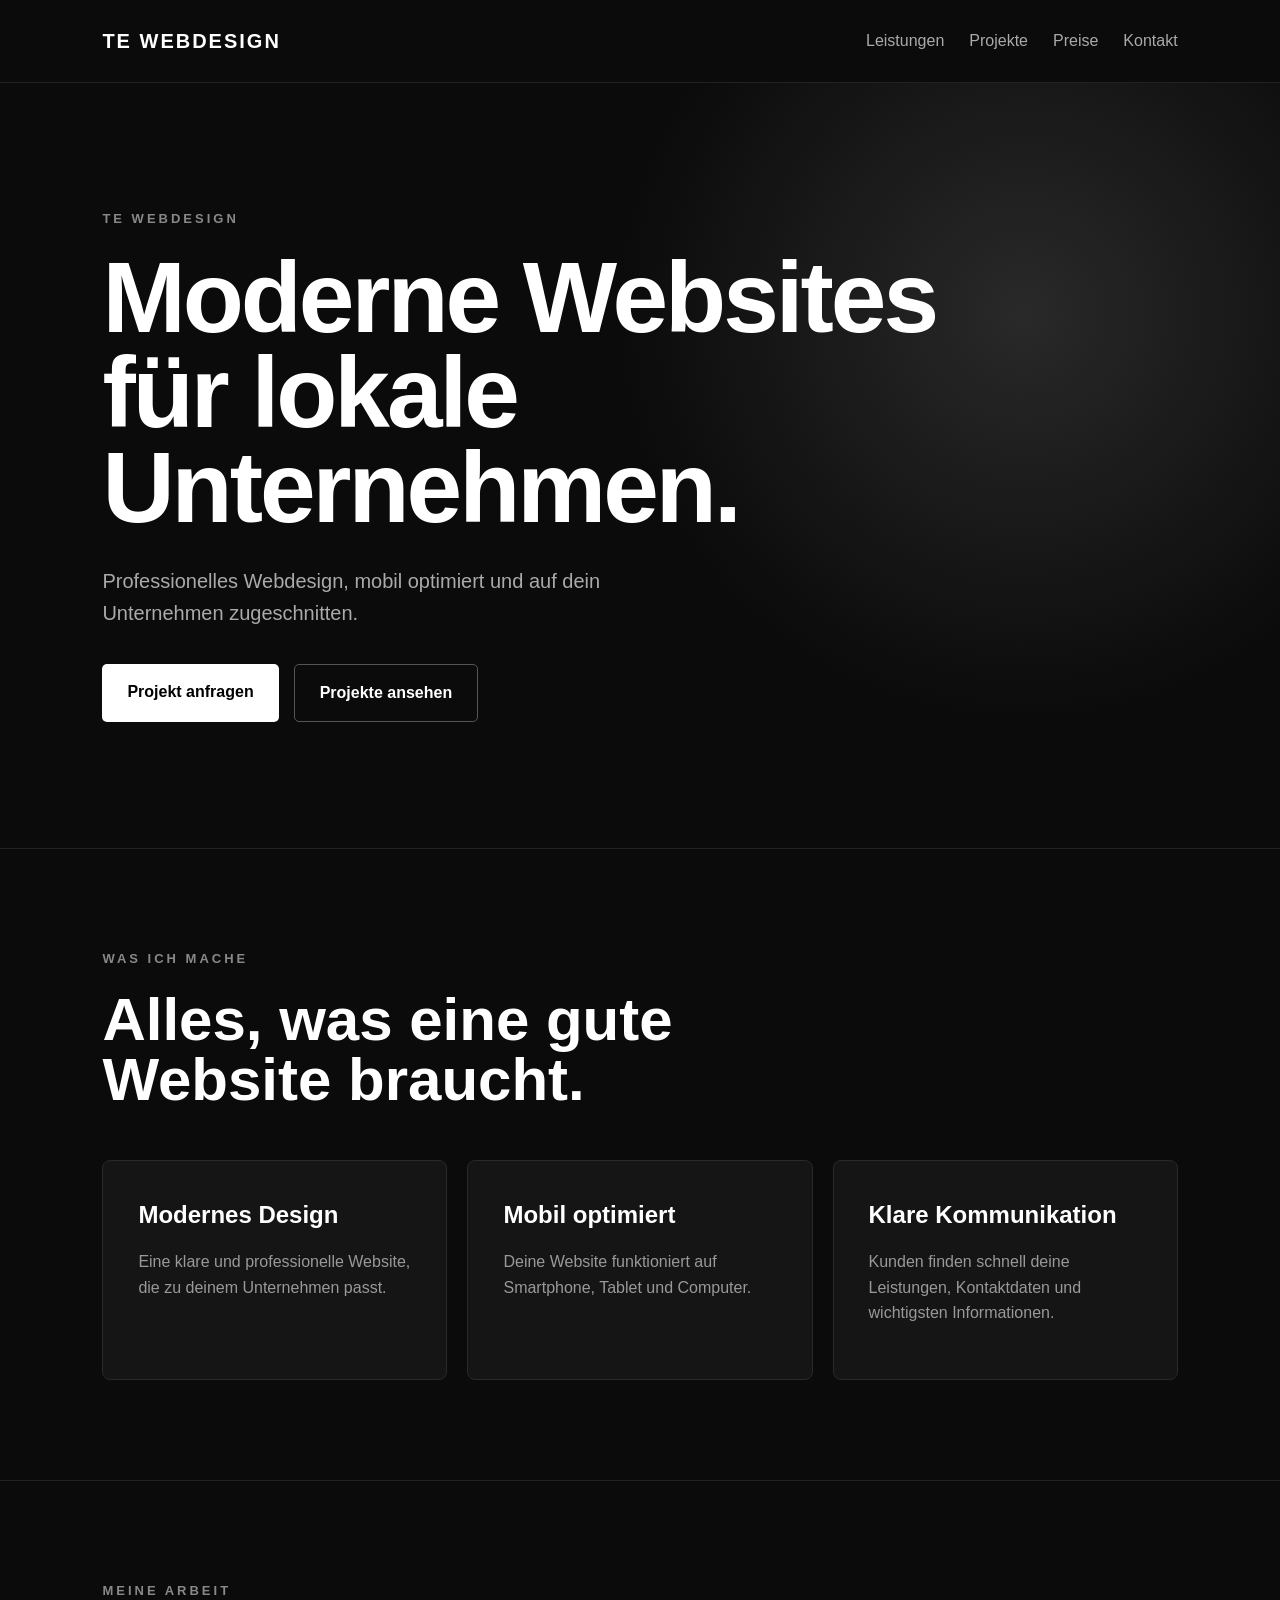
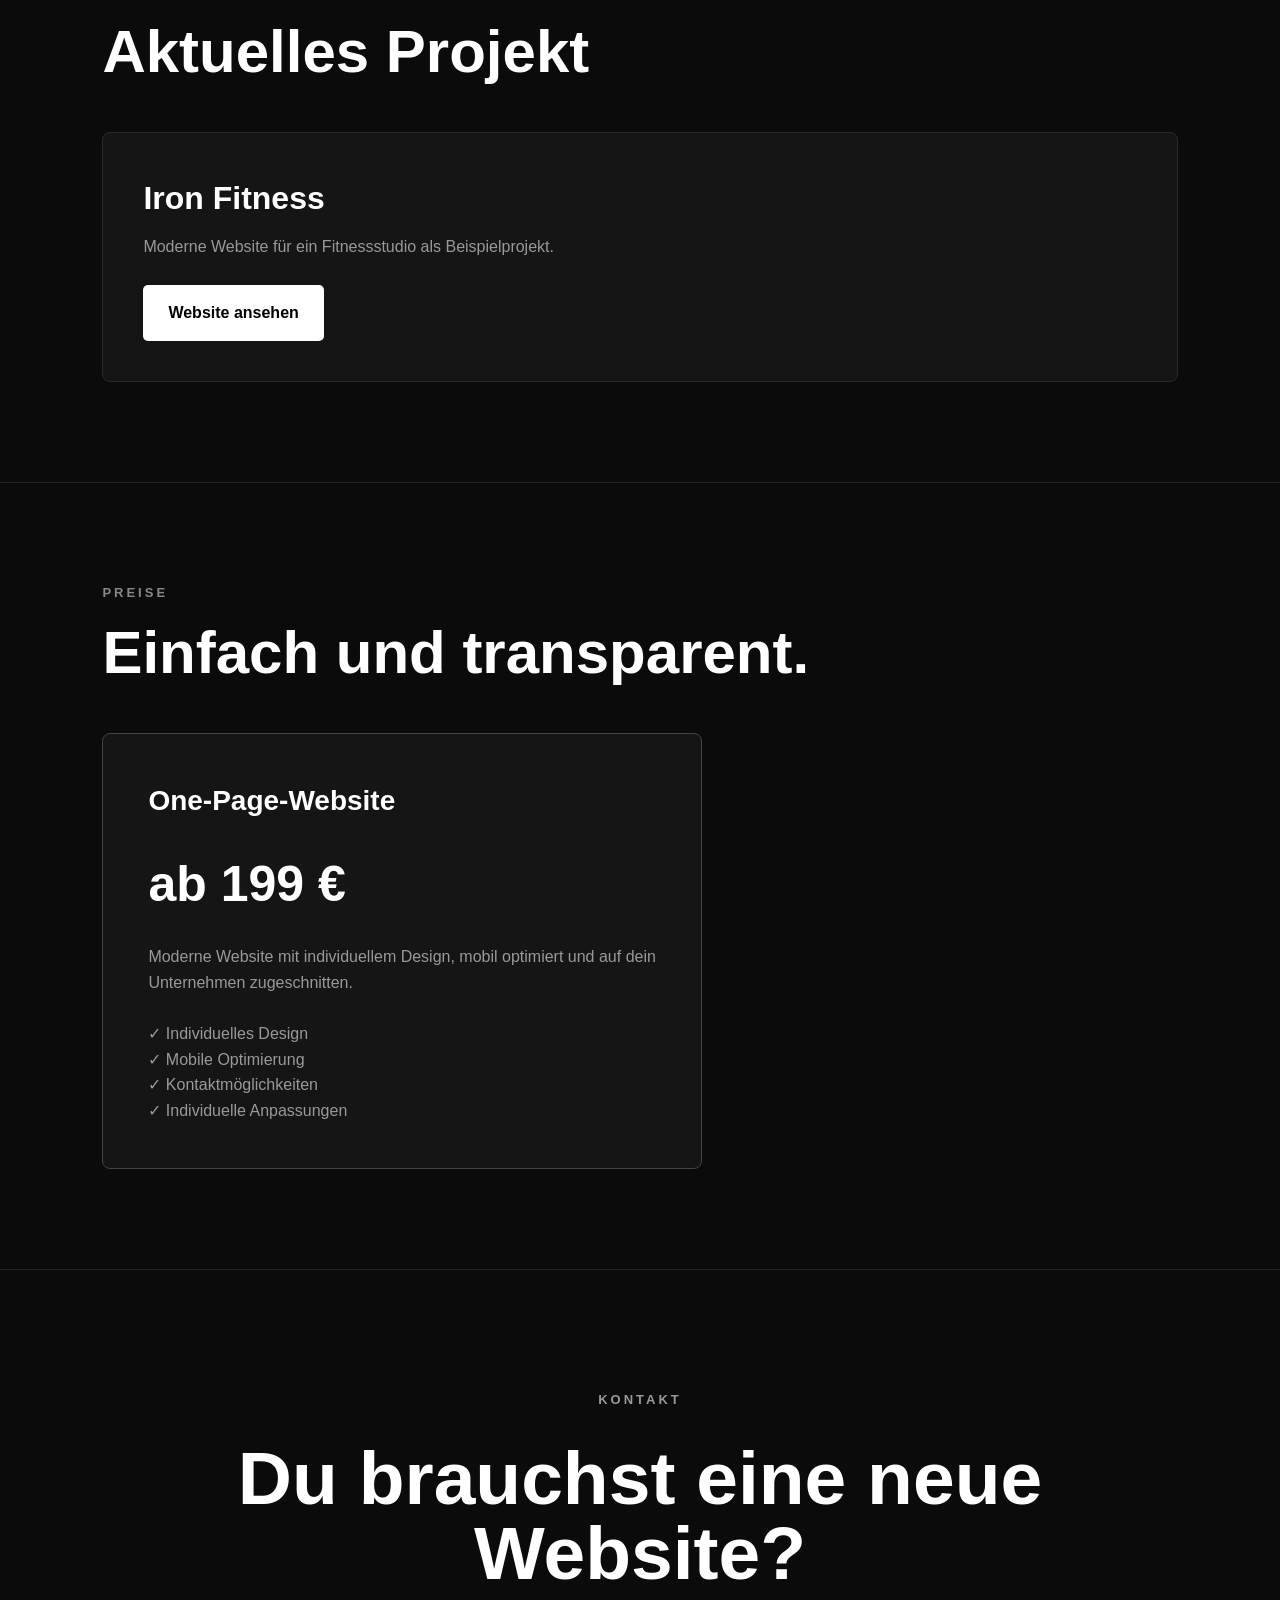
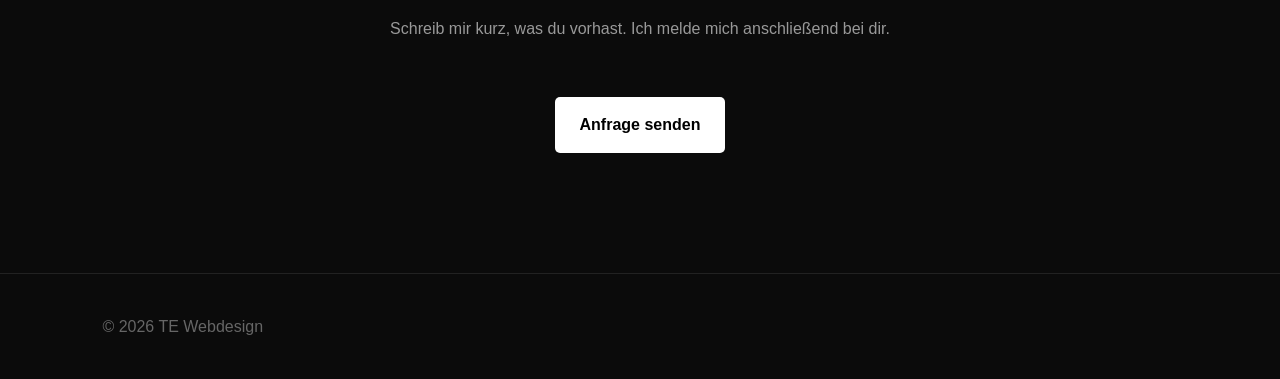
==== index.html @ aae30187 "Add files via upload" ====
<!DOCTYPE html>
<html lang="de">

<head>
<meta charset="UTF-8">
<meta name="viewport" content="width=device-width, initial-scale=1.0">

<title>TE Webdesign | Moderne Websites</title>

<link rel="stylesheet" href="style.css">
</head>

<body>

<header>

<div class="logo">
TE WEBDESIGN
</div>

<nav>
<a href="#leistungen">Leistungen</a>
<a href="#projekte">Projekte</a>
<a href="#preise">Preise</a>
<a href="#kontakt">Kontakt</a>
</nav>

</header>


<main>

<section class="hero">

<p class="label">
TE WEBDESIGN
</p>

<h1>
Moderne Websites
für lokale Unternehmen.
</h1>

<p class="hero-text">
Professionelles Webdesign, mobil optimiert
und auf dein Unternehmen zugeschnitten.
</p>

<div class="buttons">

<a href="#kontakt" class="button">
Projekt anfragen
</a>

<a href="#projekte" class="button secondary">
Projekte ansehen
</a>

</div>

</section>


<section class="section" id="leistungen">

<p class="label">
WAS ICH MACHE
</p>

<h2>
Alles, was eine gute Website braucht.
</h2>

<div class="cards">

<div class="card">
<h3>Modernes Design</h3>

<p>
Eine klare und professionelle
Website, die zu deinem Unternehmen passt.
</p>
</div>


<div class="card">
<h3>Mobil optimiert</h3>

<p>
Deine Website funktioniert auf
Smartphone, Tablet und Computer.
</p>
</div>


<div class="card">
<h3>Klare Kommunikation</h3>

<p>
Kunden finden schnell deine Leistungen,
Kontaktdaten und wichtigsten Informationen.
</p>
</div>

</div>

</section>


<section class="section" id="projekte">

<p class="label">
MEINE ARBEIT
</p>

<h2>
Aktuelles Projekt
</h2>

<div class="project">

<h3>
Iron Fitness
</h3>

<p>
Moderne Website für ein Fitnessstudio
als Beispielprojekt.
</p>

<br>

<a
href="https://tewebdesign19.github.io/iron-fitness/"
target="_blank"
class="button"
>
Website ansehen
</a>

</div>

</section>


<section class="section" id="preise">

<p class="label">
PREISE
</p>

<h2>
Einfach und transparent.
</h2>

<div class="price-card">

<h3>
One-Page-Website
</h3>

<div class="price">
ab 199 €
</div>

<p>
Moderne Website mit individuellem Design,
mobil optimiert und auf dein Unternehmen
zugeschnitten.
</p>

<br>

<p>✓ Individuelles Design</p>
<p>✓ Mobile Optimierung</p>
<p>✓ Kontaktmöglichkeiten</p>
<p>✓ Individuelle Anpassungen</p>

</div>

</section>


<section class="contact" id="kontakt">

<p class="label">
KONTAKT
</p>

<h2>
Du brauchst eine neue Website?
</h2>

<p>
Schreib mir kurz, was du vorhast.
Ich melde mich anschließend bei dir.
</p>

<br>

<a
href="mailto:emdetom3@gmail.com"
class="button"
>
Anfrage senden
</a>

</section>

</main>


<footer>

© 2026 TE Webdesign

</footer>

</body>

</html>
---- style.css ----
* {
margin: 0;
padding: 0;
box-sizing: border-box;
}

html {
scroll-behavior: smooth;
}

body {
font-family: Arial, sans-serif;
background: #0b0b0b;
color: #ffffff;
line-height: 1.6;
}

header {
padding: 25px 8%;
display: flex;
justify-content: space-between;
align-items: center;
border-bottom: 1px solid #222;
}

.logo {
font-size: 20px;
font-weight: bold;
letter-spacing: 2px;
}

nav {
display: flex;
gap: 25px;
}

nav a {
color: #aaa;
text-decoration: none;
transition: 0.3s;
}

nav a:hover {
color: white;
}

.hero {
min-height: 85vh;
padding: 120px 8%;
display: flex;
flex-direction: column;
justify-content: center;
background:
radial-gradient(circle at 80% 30%, #292929 0%, transparent 35%);
}

.label {
color: #888;
font-size: 13px;
font-weight: bold;
letter-spacing: 3px;
margin-bottom: 20px;
}

.hero h1 {
max-width: 900px;
font-size: clamp(50px, 8vw, 100px);
line-height: 0.95;
letter-spacing: -3px;
margin-bottom: 30px;
}

.hero-text {
max-width: 600px;
color: #aaa;
font-size: 20px;
margin-bottom: 35px;
}

.buttons {
display: flex;
gap: 15px;
flex-wrap: wrap;
}

.button {
display: inline-block;
padding: 15px 25px;
background: white;
color: black;
text-decoration: none;
font-weight: bold;
border-radius: 5px;
transition: 0.3s;
}

.button:hover {
transform: translateY(-3px);
opacity: 0.85;
}

.secondary {
background: transparent;
color: white;
border: 1px solid #555;
}

.section {
padding: 100px 8%;
border-top: 1px solid #222;
}

.section h2 {
max-width: 800px;
font-size: clamp(35px, 5vw, 60px);
line-height: 1;
margin-bottom: 50px;
}

.cards {
display: grid;
grid-template-columns: repeat(3, 1fr);
gap: 20px;
}

.card {
background: #151515;
border: 1px solid #292929;
padding: 35px;
min-height: 220px;
border-radius: 8px;
transition: 0.3s;
}

.card:hover {
transform: translateY(-5px);
border-color: #555;
}

.card h3 {
font-size: 24px;
margin-bottom: 15px;
}

.card p,
.project p,
.price-card p,
.contact p {
color: #999;
}

.project {
background: #151515;
border: 1px solid #292929;
padding: 40px;
border-radius: 8px;
}

.project h3 {
font-size: 32px;
margin-bottom: 10px;
}

.price-card {
max-width: 600px;
background: #151515;
border: 1px solid #444;
padding: 45px;
border-radius: 8px;
}

.price-card h3 {
font-size: 28px;
}

.price {
font-size: 50px;
font-weight: bold;
margin: 20px 0;
}

.contact {
padding: 120px 8%;
text-align: center;
border-top: 1px solid #222;
}

.contact h2 {
font-size: clamp(40px, 6vw, 75px);
line-height: 1;
margin-bottom: 25px;
}

.contact p {
max-width: 600px;
margin: 0 auto 30px;
}

footer {
padding: 40px 8%;
border-top: 1px solid #222;
color: #666;
}

@media (max-width: 700px) {

header {
flex-direction: column;
gap: 20px;
padding: 20px;
}

nav {
flex-wrap: wrap;
justify-content: center;
gap: 15px;
}

nav a {
font-size: 14px;
}

.hero {
min-height: 80vh;
padding: 80px 20px;
}

.hero h1 {
font-size: 55px;
letter-spacing: -2px;
}

.hero-text {
font-size: 17px;
}

.buttons {
flex-direction: column;
}

.buttons .button {
text-align: center;
}

.section {
padding: 70px 20px;
}

.cards {
grid-template-columns: 1fr;
}

.card {
min-height: auto;
}

.project,
.price-card {
padding: 25px;
}

.contact {
padding: 90px 20px;
}
}
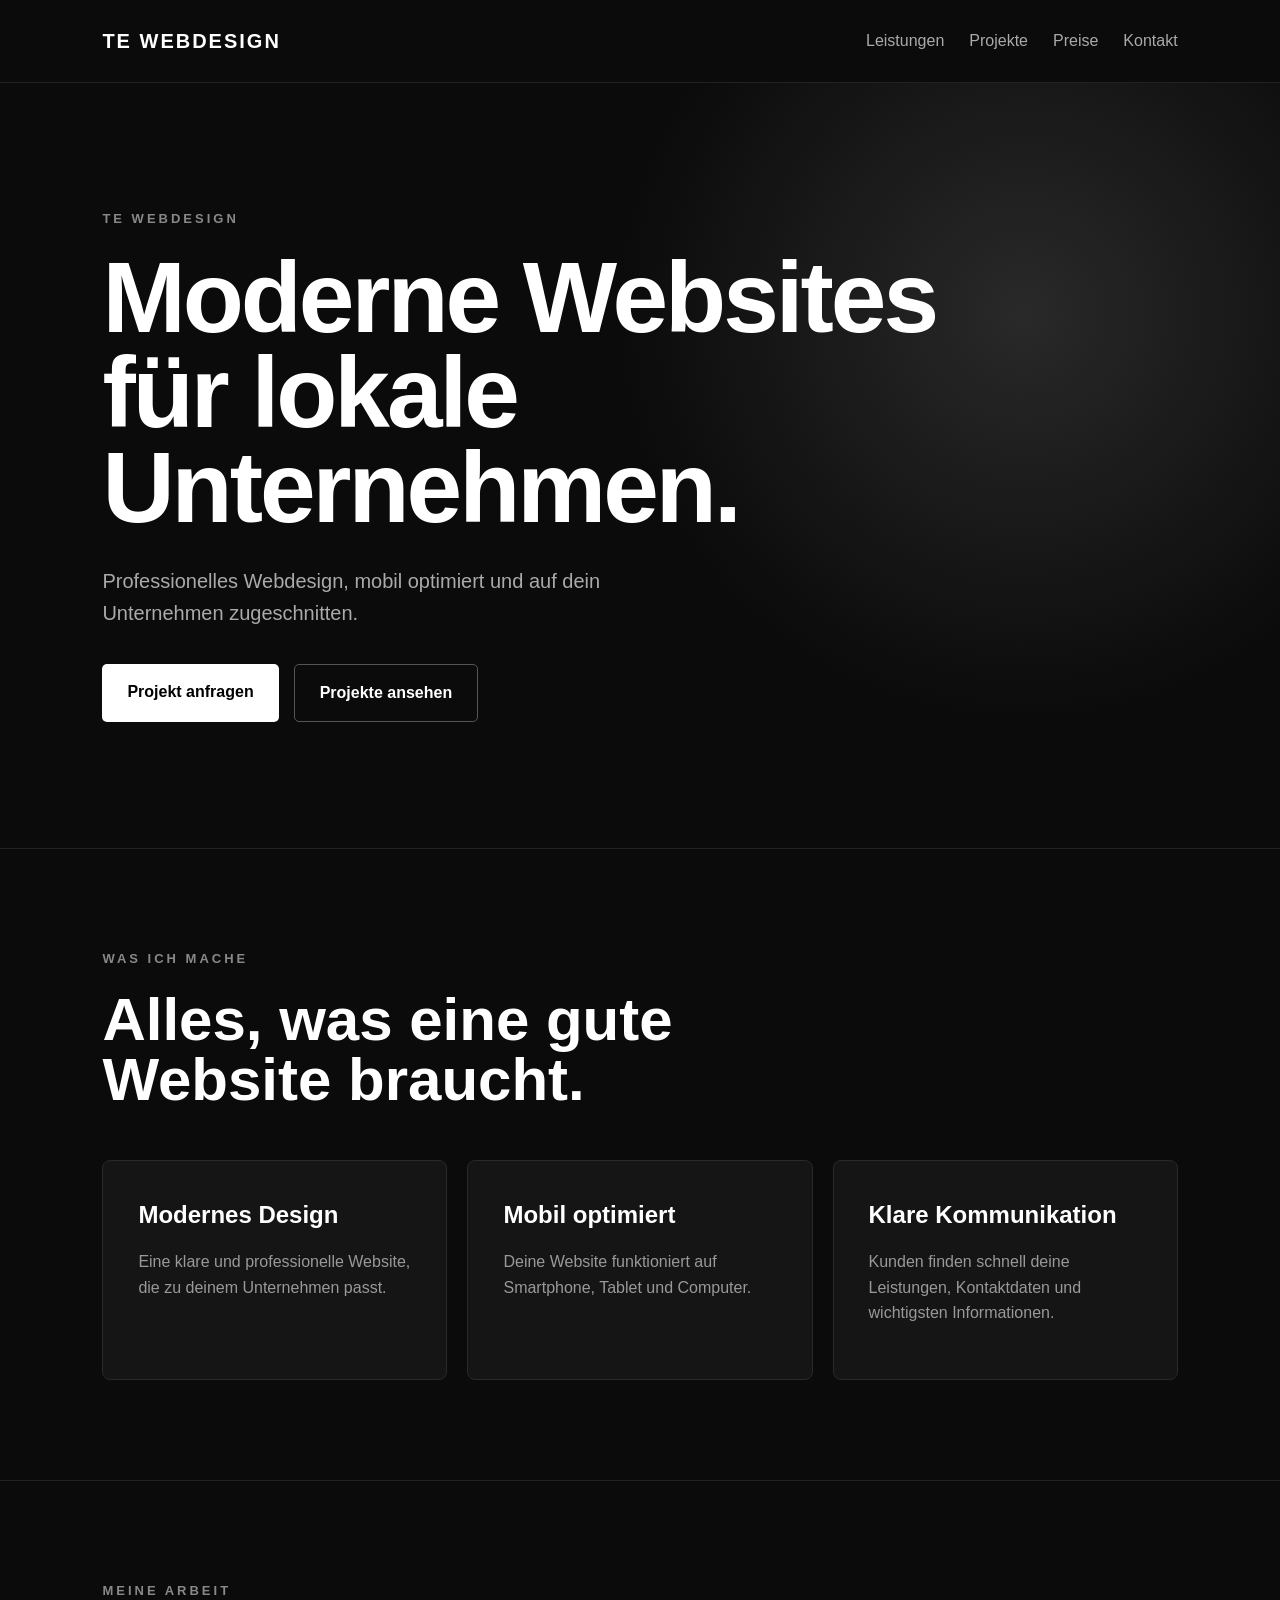
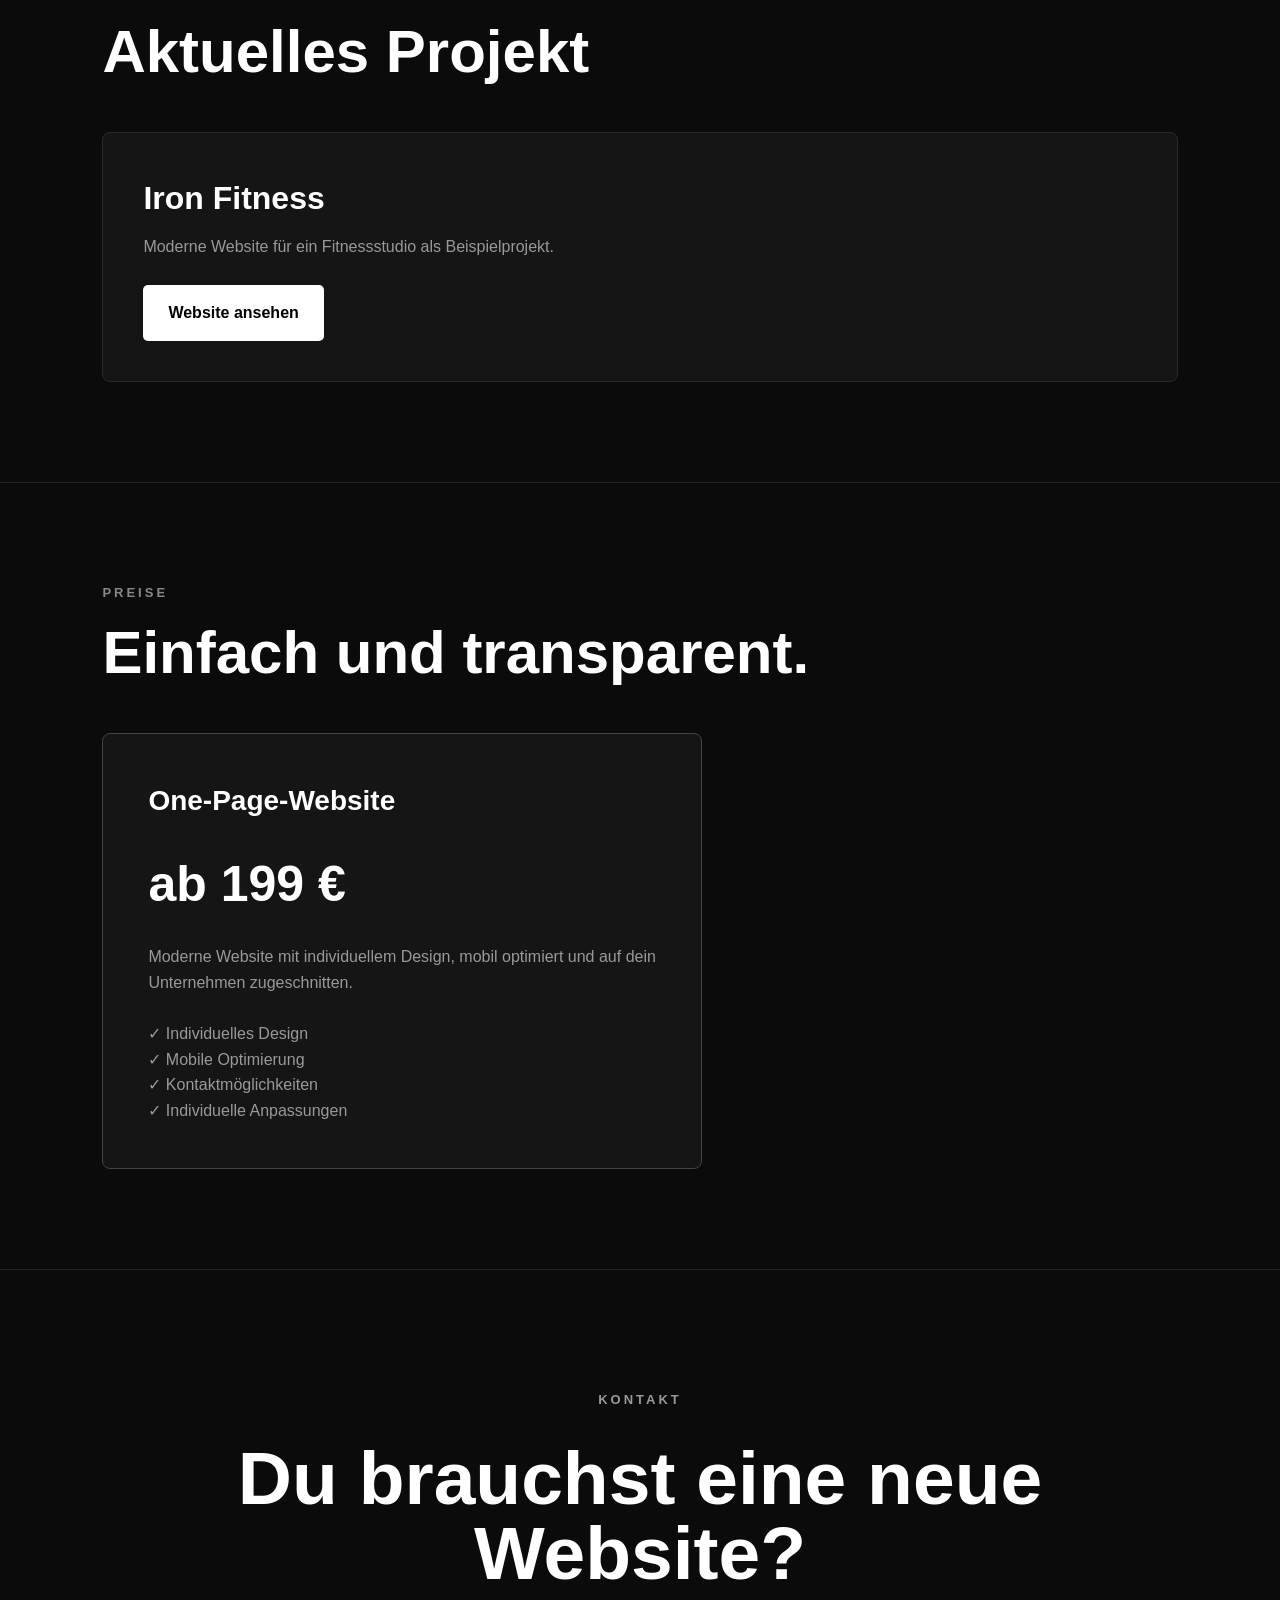
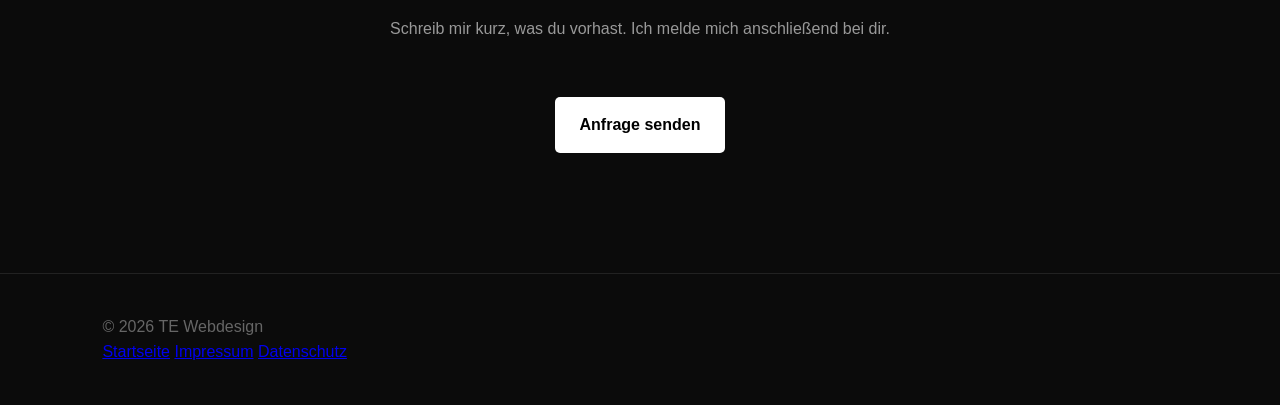
==== commit 92dc8026: "Add files via upload" ====
--- a/index.html
+++ b/index.html
@@ -212,7 +212,13 @@
 
 <footer>
 
-© 2026 TE Webdesign
+<p>© 2026 TE Webdesign</p>
+
+<div class="footer-links">
+<a href="index.html">Startseite</a>
+<a href="impressum.html">Impressum</a>
+<a href="datenschutz.html">Datenschutz</a>
+</div>
 
 </footer>
 
